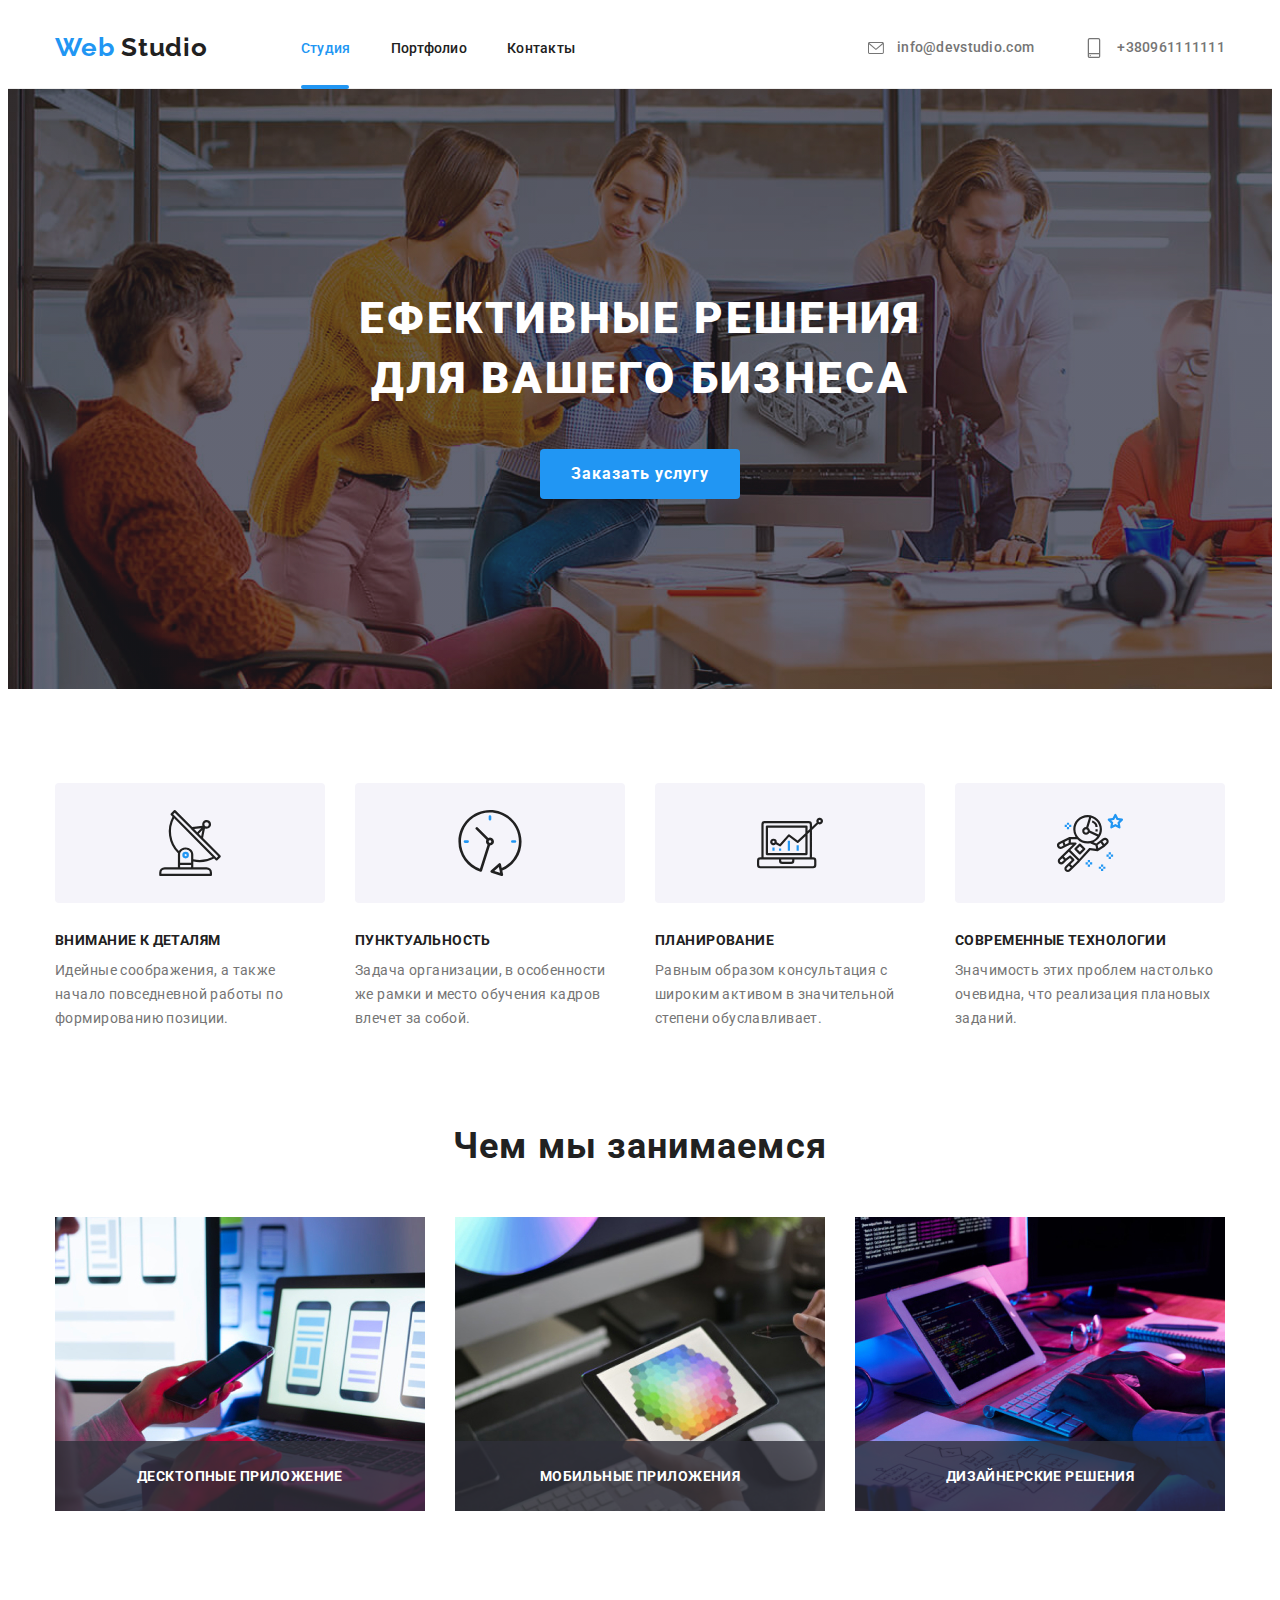
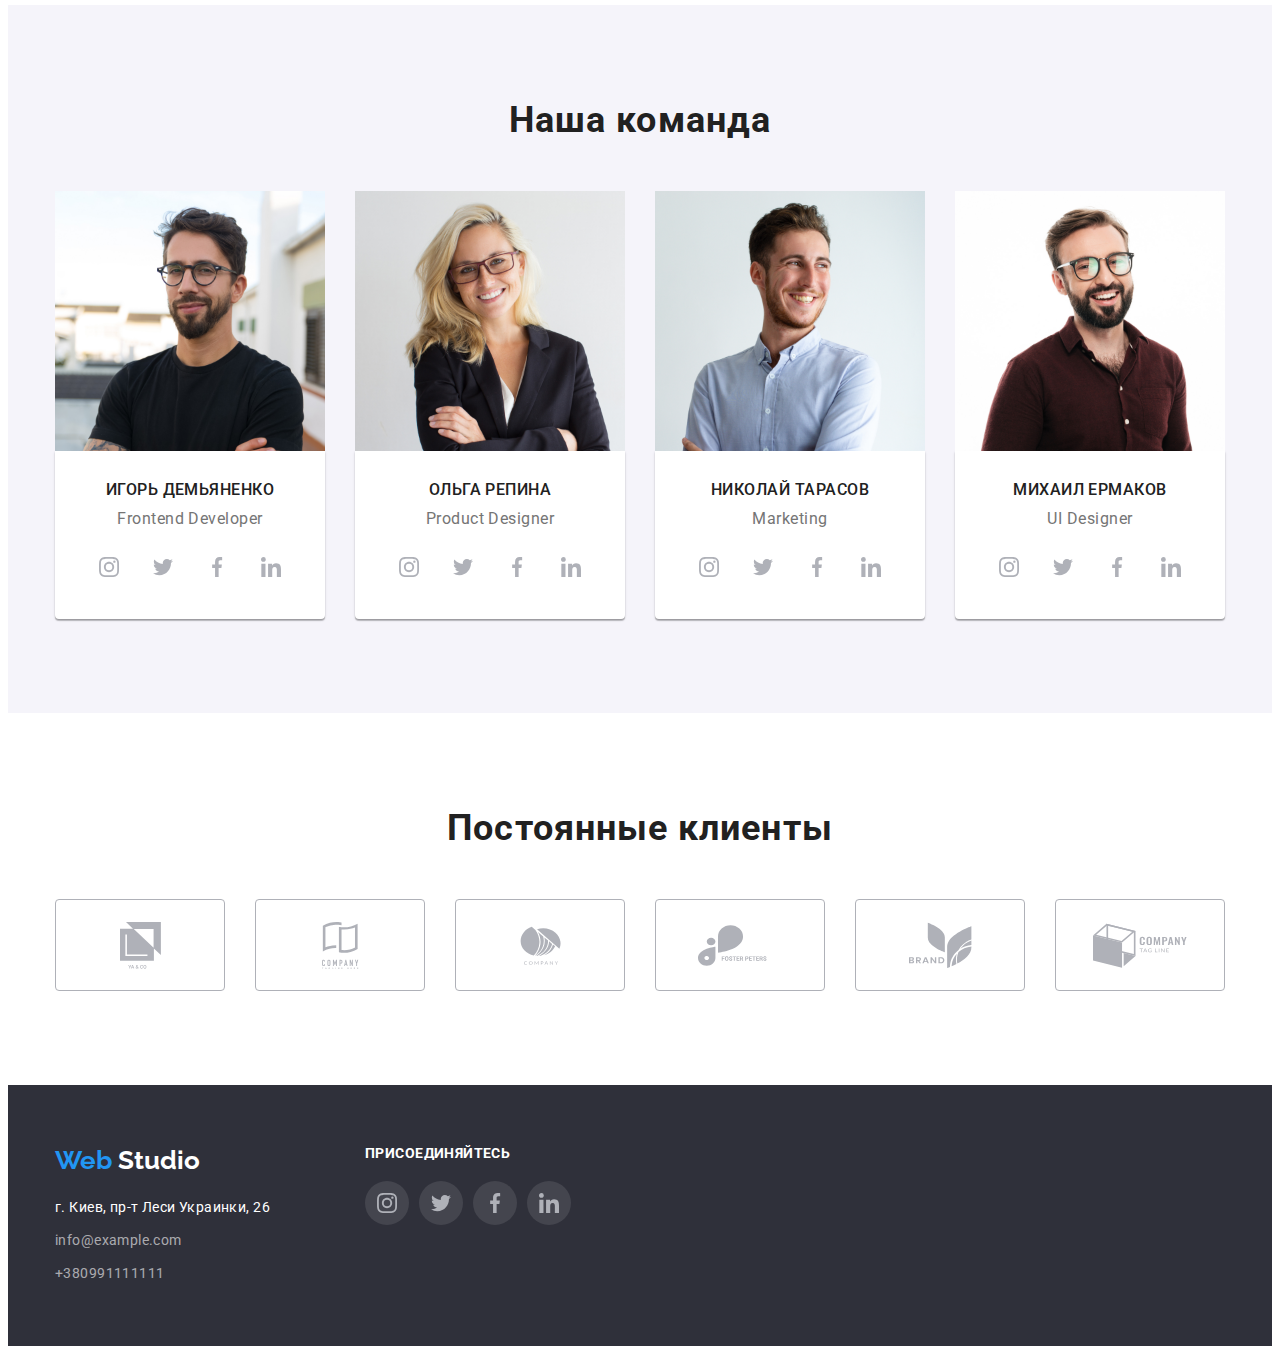
==== index.html @ 43cfdd62 "homework-5/1" ====
<!DOCTYPE html>
<html lang="en">
<head>
    <meta charset="UTF-8">
    <meta http-equiv="X-UA-Compatible" content="IE=edge">
    <meta name="viewport" content="width=device-width, initial-scale=1.0">
    <title>Document</title>
    <link rel="preconnect" href="https://fonts.googleapis.com"> 
    <link rel="preconnect" href="https://fonts.gstatic.com" crossorigin> 
    <link href="https://fonts.googleapis.com/css2?family=Raleway:wght@700&family=Roboto:wght@400;500;700;900&display=swap" rel="stylesheet">
    <link rel="stylesheet" href="https://cdnjs.cloudflare.com/ajax/libs/modern-normalize/1.1.0/modern-normalize.min.css" integrity="sha512-wpPYUAdjBVSE4KJnH1VR1HeZfpl1ub8YT/NKx4PuQ5NmX2tKuGu6U/JRp5y+Y8XG2tV+wKQpNHVUX03MfMFn9Q==" crossorigin="anonymous" referrerpolicy="no-referrer" />
    <link rel="stylesheet" href="./style/style.css">
</head>
<body>
    <header>
        <div class="conteiner first">
            <a href="#" class="logo"> <span class="web"> Web </span> Studio</a>
            <nav>
        <ul class="list-item">
            <li class="item"><a href="./" class="first-nav studio">Студия</a> </li>
            <li class="item"><a href="./portfolio.html" class="first-nav">Портфолио</a> </li>
            <li class="item"><a href="#" class="first-nav">Контакты</a> </li>
        </ul>
        </nav>
        <ul class="list">
            <li class="contact">
                 <a href="mailto:info@devstudio.com" class="first-nav head">
                    <svg class="icon-envelope" height="12px" width="16px">
                        <use href="./image/symbol-defs-3.svg#icon-envelope"></use>   
                    </svg>
                    info@devstudio.com
                </a>
            </li>
            <li class="contact">
                <a href="ctel:+380961111111" class="first-nav head">
                    <svg class="icon-smartphone" height="20px" width="20px">
                        <use href="./image/symbol-defs-3.svg#icon-smartphone"></use>   
                    </svg>
                +380961111111
            </a>
        </li>
        </ul>
    </div>
    </header>
    <main>
         <div class="overlay">
               <section class="hero">
                <h1 class="hero-title">
                    ЕФЕКТИВНЫЕ РЕШЕНИЯ <br> ДЛЯ ВАШЕГО БИЗНЕСА 
                </h1>  
                     <button type="button" class="hero-button" data-modal-open>Заказать услугу</button> 
            </section>
        </div>
        <div class="backdrop is-hidden" data-modal>
            <div class="modal">
                <p>
    
                </p>
                <button type="button" class="modal-button" data-modal-close>
                    
                </button>
    
            </div>
        </div>
            <section class="benefits">
        <div class="conteiner">
    <ul class="list-flex">
        <li class="benefits-list">
            <div class="svg-conteiner">
                <svg class="icon-list" height="70px" width="66px">
                    <use href="./image/symbol-defs-3.svg#icon-antenna-1"></use>   
                </svg>
            </div>
     <h3 class="benefits-nav"> 
         Внимание к деталям
        </h3>
    <p class="benefits-text"> 
        Идейные соображения, а также начало повседневной работы по формированию позиции.
    </p> 
        </li>
         <li class="benefits-list">
            <div class="svg-conteiner">
                <svg class="icon-list" height="70px" width="66px">
                    <use href="./image/symbol-defs-3.svg#icon-clock-1"></use>   
                </svg>
            </div>
    <h3 class="benefits-nav"> 
        Пунктуальность 
    </h3> 
    <p class="benefits-text"> 
        Задача организации, в особенности же рамки и место обучения кадров влечет за собой.
    </p>
        </li>
    
    <li class="benefits-list">
        <div class="svg-conteiner">
            <svg class="icon-list" height="70px" width="66px">
                <use href="./image/symbol-defs-3.svg#icon-diagram-1"></use>   
            </svg>
        </div>
        <h3 class="benefits-nav">
        Планирование
    </h3>
    <p class="benefits-text"> 
        Равным образом консультация с широким активом в значительной степени обуславливает.
    </p>
        </li>
    <li class="benefits-list">
        <div class="svg-conteiner">
            <svg class="icon-list" height="70px" width="66px">
                <use href="./image/symbol-defs-3.svg#icon-astronaut-1"></use>   
            </svg>
        </div>
        <h3 class="benefits-nav">
         Современные технологии
        </h3> 
        <p class="benefits-text">
            Значимость этих проблем настолько очевидна, что реализация плановых заданий.
        </p>
        </li> 
    </ul>
    </div>
    </section>
</div>     
<section class="activity">
<div class="conteiner">
    <h2 class="activity-title">
        Чем мы занимаемся
    </h2>
        <ul class="activity-list">
<li class="activity-img">
    <img src="./image/222.jpg" width="370" alt="1" >
    <div class="activity-div"> 
        <p class="activity-text">Десктопные приложение</p>
    </div>
</li>
<li class="activity-img">
    <img src="./image/333.jpg" width="370" alt="2" >
    <div class="activity-div"> 
        <p class="activity-text">Мобильные приложения</p>
    </div>
</li>
<li class="activity-img"> 
    <img src="./image/444.jpg" width="370" alt="3" >
    <div class="activity-div"> 
        <p class="activity-text">Дизайнерские решения</p>
    </div>
</li>
</ul>
</div>
</section>
      
<section class="staff-menu">
<div class="conteiner">
<h2 class="staff">
    Наша команда
</h2>
<ul class="staff-list">
<li class="staff-img">
<img src="./image/666.jpg" width="270" alt="Игорь Демьяненко">
<div class="staff-div">
    <h3 class="staff-nav">
    Игорь Демьяненко
</h3>
<p class="staff-text">
    Frontend Developer
</p>
<ul class="society">
    <li class="society-list">
        <a class="society-item" href="#">
         <svg class="society-icon" wight="20px" height="20px">
             <use href="./image/symbol-defs-3.svg#icon-instagram-2">    
             </use>
         </svg>
    </a>
</li>
    <li class="society-list">
        <a class="society-item" href="">
            <svg class="society-icon" wight="20px" height="20px">
                <use href="./image/symbol-defs-3.svg#icon-twitter-1">    
                </use>
            </svg>
        </a>
    </li>
    <li class="society-list">
        <a class="society-item" href="">
            <svg class="society-icon" wight="20px" height="20px">
                <use href="./image/symbol-defs-3.svg#icon-facebook-1">    
                </use>
            </svg>
        </a>
    </li>
    <li class="society-list">
        <a class="society-item" href="">
            <svg class="society-icon" wight="20px" height="20px">
                <use href="./image/symbol-defs-3.svg#icon-linkedin-1">    
                </use>
            </svg>
        </a>
    </li>
</ul>   
</div>
     <li class="staff-img">
<img src="./image/555.jpg" width="270" alt="Ольга Репина">
<div class="staff-div">
<h3 class="staff-nav">
    Ольга Репина
</h3>
<p class="staff-text">
    Product Designer
</p>
<ul class="society">
    <li class="society-list">
        <a class="society-item" href="#">
         <svg class="society-icon" wight="20px" height="20px">
             <use href="./image/symbol-defs-3.svg#icon-instagram-2">    
             </use>
         </svg>
    </a>
</li>
    <li class="society-list">
        <a class="society-item" href="">
            <svg class="society-icon" wight="20px" height="20px">
                <use href="./image/symbol-defs-3.svg#icon-twitter-1">    
                </use>
            </svg>
        </a>
    </li>
    <li class="society-list">
        <a class="society-item" href="">
            <svg class="society-icon" wight="20px" height="20px">
                <use href="./image/symbol-defs-3.svg#icon-facebook-1">    
                </use>
            </svg>
        </a>
    </li>
    <li class="society-list">
        <a class="society-item" href="">
            <svg class="society-icon" wight="20px" height="20px">
                <use href="./image/symbol-defs-3.svg#icon-linkedin-1">    
                </use>
            </svg>
        </a>
    </li>
</ul>   
</div>
</li>
<li class="staff-img">
<img src="./image/777.jpg" width="270" alt="Николай Тарасов">
<div class="staff-div">
<h3 class="staff-nav">
    Николай Тарасов
</h3>
<p class="staff-text">
    Marketing
</p>
<ul class="society">
    <li class="society-list">
        <a class="society-item" href="#">
         <svg class="society-icon" wight="20px" height="20px">
             <use href="./image/symbol-defs-3.svg#icon-instagram-2">    
             </use>
         </svg>
    </a>
</li>
    <li class="society-list">
        <a class="society-item" href="">
            <svg class="society-icon" wight="20px" height="20px">
                <use href="./image/symbol-defs-3.svg#icon-twitter-1">    
                </use>
            </svg>
        </a>
    </li>
    <li class="society-list">
        <a class="society-item" href="">
            <svg class="society-icon" wight="20px" height="20px">
                <use href="./image/symbol-defs-3.svg#icon-facebook-1">    
                </use>
            </svg>
        </a>
    </li>
    <li class="society-list">
        <a class="society-item" href="">
            <svg class="society-icon" wight="20px" height="20px">
                <use href="./image/symbol-defs-3.svg#icon-linkedin-1">    
                </use>
            </svg>
        </a>
    </li>
</ul>   
</div>

</li>
<li class="staff-img">
<img src="./image/888.jpg" width="270" alt="Михаил Ермаков">
<div class="staff-div">
<h3 class="staff-nav">
    Михаил Ермаков
</h3>
<p class="staff-text">
    UI Designer
</p>
<ul class="society">
    <li class="society-list">
        <a class="society-item" href="#">
         <svg class="society-icon" wight="20px" height="20px">
             <use href="./image/symbol-defs-3.svg#icon-instagram-2">    
             </use>
         </svg>
    </a>
</li>
    <li class="society-list">
        <a class="society-item" href="#">
            <svg class="society-icon" wight="20px" height="20px">
                <use href="./image/symbol-defs-3.svg#icon-twitter-1">    
                </use>
            </svg>
        </a>
    </li>
    <li class="society-list">
        <a class="society-item" href="#">
            <svg class="society-icon" wight="20px" height="20px">
                <use href="./image/symbol-defs-3.svg#icon-facebook-1">    
                </use>
            </svg>
        </a>
    </li>
    <li class="society-list">
        <a class="society-item" href="#">
            <svg class="society-icon" wight="20px" height="20px">
                <use href="./image/symbol-defs-3.svg#icon-linkedin-1">    
                </use>
            </svg>
        </a>
    </li>
</ul>   
</div>
</li>
</ul>
</div>
</section>

<section class="benefits">
    <div class="conteiner">
    <h2 class="activity-title">Постоянные клиенты</h2>
    <ul class="list-flex">
        <li class="svg-list">
            <a href="#" class="svg-second">
            <svg class="icon-list" height="47px" width="41px">
                <use href="./image/symbol-defs-3.svg#icon-Union"></use>   
            </svg>
        </a>
    </li>
        <li class="svg-list">
            <a href="#" class="svg-second">
            <svg class="icon-list" height="47px" width="41px">
                <use href="./image/symbol-defs-3.svg#icon-group"></use>   
            </svg>
            
        </a>
    </li>
        <li class="svg-list">
            <a href="#" class="svg-second">
            <svg class="icon-list" height="47px" width="41px">
                <use href="./image/symbol-defs-3.svg#icon-Object"></use>   
            </svg>
        </a>
    </li>
        <li class="svg-list">
            <a href="#" class="svg-second">
            <svg class="icon-list" height="47px" width="85px">
                <use href="./image/symbol-defs-3.svg#icon-group-2"></use>   
            </svg>
            
        </a>
    </li>
        <li class="svg-list">
            <a href="#" class="svg-second">
            <svg class="icon-list" height="47px" width="63px">
                <use href="./image/symbol-defs-3.svg#icon-group-3"></use>   
            </svg>
            
        </a>
    </li>
        <li class="svg-list">
            <a href="#" class="svg-second"> 
            <svg class="icon-list" height="47px" width="94px">
                <use href="./image/symbol-defs-3.svg#icon-Object-2"></use>   
            </svg>
        </a>
    </li>
    </ul>
</div>
</section>
    </main>
    <footer class="foot">
        <div class="conteiner-foot">
            <div class="address-list">
        <a href="" class="logo-second"> <span class="web"> Web </span> Studio</a>     
    <address>
        <p class="address"> г. Киев, пр-т Леси Украинки, 26 </p>
        <ul>
        <li class="foot-li"><a href="mailto:info@example.com" class="mail">info@example.com </a> </li>
        <li class="foot-li"><a href="tel:+380991111111" class="tel">+380991111111 </a> </li>
        </ul>
    </address>
</div>
<div class="foot-svg">
    <p class="come">присоединяйтесь</p>
        <ul class="society-foot">
            <li class="society-list">
                <a class="society-item footer" href="#">
                 <svg class="society-icon" wight="20px" height="20px">
                     <use href="./image/symbol-defs-3.svg#icon-instagram-2">    
                     </use>
                 </svg>
            </a>
        </li>
            <li class="society-list">
                <a class="society-item footer" href="#">
                    <svg class="society-icon" wight="20px" height="20px">
                        <use href="./image/symbol-defs-3.svg#icon-twitter-1">    
                        </use>
                    </svg>
                </a>
            </li>
            <li class="society-list">
                <a class="society-item footer" href="#">
                    <svg class="society-icon " wight="20px" height="20px">
                        <use href="./image/symbol-defs-3.svg#icon-facebook-1">    
                        </use>
                    </svg>
                </a>
            </li>
            <li class="society-list">
                <a class="society-item footer" href="#">
                    <svg class="society-icon" wight="20px" height="20px">
                        <use href="./image/symbol-defs-3.svg#icon-linkedin-1">    
                        </use>
                    </svg>
                </a>
            </li>
        </ul>  
</div> 

    </footer>
<script src="./modal.js"></script>
    </body>
   
       

</html>
---- style/style.css ----
html {
    box-sizing: border-box;
}

*,
* ::before,
* ::after {
    box-sizing: inherit;
}
h1,
h2,
h3,
p {
    margin: 0;
}
.conteiner {
    width: 1200px;
    padding-left: 15px;
    padding-right: 15px;
    margin-right: auto;
    margin-left: auto;
    /* outline: 2px solid tomato;  */


} 
header {
    border-bottom: 1px solid #EEEEEE;
}
.first {
    display: flex;
    align-items: center;
    padding-top: 24px;
    padding-bottom: 25px;
}  
.list {
    display: flex;
    margin-left: auto;

}
.list .contact { 
    margin-right: 50px;
}
.list .contact:last-child{
    margin-left: 0;
}
.list-item {
    display: flex;
}
.list-item .item{
    margin-right: 40px;
}
.list-item .item:last-child{
    margin-right: 0;
}

body {
    color: #212121;
    font-family: 'Roboto';
}
ul {
    list-style: none;
    margin-top: 0;
    margin-bottom: 0;
    margin-left: 0;
    padding-inline-start: 0px;
}
h3 {
    font-weight: 700;
    font-size: 14px;
    line-height: 16px;
    letter-spacing: 0.03em;
    text-transform: uppercase;
}

.web {
    color: #2196F3
}

.logo {
    
    font-family: 'Raleway';
    font-weight: 700;
    font-size: 26px;
    line-height: 1.2;
    text-decoration: none;
    color: #212121;
    letter-spacing: 0.03em;

    margin-right: 93px;
    transition:  color 250ms cubic-bezier(0.4, 0, 0.2, 1);

}
.logo:hover , 
.logo:focus {
    color: #2196F3
}
.first-nav {

    font-weight: 500;
    font-size: 14px;
    line-height: 1.15;
    text-decoration: none;
    color: #212121;
    background-color: #FFFFFF;
    letter-spacing: 0.02em;

    transition: color 250ms cubic-bezier(0.4, 0, 0.2, 1);
}
.first-nav:hover , 
.first-nav:focus {
    color: #2196F3
}
.active {
    color: #2196F3;
    position: relative;
}
.studio {
    color: #2196F3;
    position: relative;
}
.head {
    color: #757575;
}

.hero {
    
    color: #FFFFFF;
    padding-top: 200px;
    padding-bottom: 210px;
}
.overlay {
    height: 600px;
    max-width: 1600px;
    margin-left: auto;
    margin-right: auto;
    background-image: linear-gradient(
        to top,
        rgba(47, 48, 58, 0.4),
        rgba(47, 48, 58, 0.4)),
        url(../image/background.jpg);
}
.studio::after {
    content: "";
    display: block;

    position: absolute;
    bottom: -33px;


    width: 48px;
    height: 4px;
    background-color: #2196F3;
    border-radius: 4px;
    
}
.active::after {
    content: "";
    display: block;

    position: absolute;
    bottom: -33px;


    width: 78px;
    height: 4px;
    background-color: #2196F3;
    border-radius: 4px;

}
.hero-title {
    font-weight: 900;
    font-size: 44px;
    line-height: 1.36;
    text-align: center;
    letter-spacing: 0.06em;
    text-transform: uppercase;
    margin-top: 0;
    margin-bottom: 40px;
    
}
.hero-button {  
    font-family: inherit;
    font-weight: 700;
    font-size: 16px;
    line-height: 30px;
    text-align: center;
    letter-spacing: 0.06em;
    margin-top: 30px;
    background-color: #2196F3;
    color: #FFFFFF;
    border: transparent;
    border-radius: 4px;
    min-width: 200px;
    height: 50px;
    margin-left:auto;
    margin-right:auto;
    display: block;
}

.list-flex {
    display: flex;
    justify-content:space-between; 
}
.icon-envelope {
    fill: currentColor;
    vertical-align: middle;
    margin-right: 10px;
    
}
.icon-smartphone {
    fill: currentColor;
    vertical-align: middle;
    margin-right: 10px;
}
.svg-conteiner{
    height: 120px;
    width: 270px;
    background-color: #F5F4FA;
    border-radius: 4px;
    /* padding-top: 25px; */
    text-align: center;
    margin-bottom: 30px;

    display: flex;
    justify-content: center;
    align-items: center;
    
}
.svg-second {
    display: flex;
    justify-content: center;
    align-items: center;
    height: 92px;
    width: 170px;
    border: 1px solid #AFB1B8;
    border-radius: 4px;
     
    transition: border 250ms cubic-bezier(0.4, 0, 0.2, 1);
}
.svg-second:hover {
    border: 1px solid #2196F3; 
}
.svg-second:hover .icon-list {
    fill: #2196F3;
    
}

.svg-second:focus {
    border: 1px solid #2196F3; 
}
.svg-second:focus .icon-list {
    fill: #2196F3;
    
}
.icon-list {
    fill: #AFB1B8;

    transition: fill 250ms cubic-bezier(0.4, 0, 0.2, 1);
}
.benefits {
    background-color: #FFFFFF;
    padding-top: 94px;
    padding-bottom: 94px;
}
.benefits-nav {
    margin: 0;
    font-weight: 700;
    font-size: 14px;
    line-height: 1.14;
    letter-spacing: 0.03em;
    text-transform: uppercase;
    color: #212121; 

}

.benefits-list {
    margin-right: 30px;
    width:270px;
    /* border: 2px solid black; */

    display: block;
}

.benefits-list:last-child {
margin-right: 0;
}
.svg-list {
    margin-right: 30px;
    width:170px;
    height: 92px;
    /* border: 2px solid black; */
}

.svg-list:last-child {
margin-right: 0;
}
.benefits-text {
    font-weight: 400;
    font-size: 14px;
    line-height: 1.71;
    letter-spacing: 0.03em;
    color: #757575;
    margin-top: 10px;
}


.activity {
    background-color: #FFFFFF;
    padding-bottom: 94px;
}

.activity-title { 
    font-weight: 700;
    font-size: 36px;
    line-height: 1.17;
    text-align: center;
    letter-spacing: 0.03em;
    margin: 0;
    margin-bottom: 50px;
}
.activity-list {
    display: flex;
    margin-left: 0;
    
        
}
.activity-img {
    position: relative;
    margin-right: 30px;
    padding-left: 0px;
    
}
.activity-img:last-child {
    margin-right:0 ;
}
.activity-div {
    position: absolute;
    bottom: 0;

    width: 370px;
    height: 70px;
    background-color: rgba(47, 48, 58, 0.8);

    display: flex;
    justify-content: center;
    align-items: center;

   
}
.activity-text {
font-weight: 700;
font-size: 14px;
line-height: 1.15;
text-align: center;
letter-spacing: 0.03em;
text-transform: uppercase;
color: #FFFFFF;
}
.staff {
    font-weight: 700;
    font-size: 36px;
    line-height: 1.17;
    text-align: center;
    letter-spacing: 0.03em;
    margin: 0;
    margin-bottom: 50px;
    color: #212121;
}
.staff-menu {
    background-color: #F5F4FA;
    padding-top: 94px;
    padding-bottom: 94px;
}
.staff-nav {
    font-weight: 500;
    font-size: 16px;
    line-height: 1.18;
    text-align: center;
    letter-spacing: 0.03em;
    color: #212121;

}
.staff-div {
    padding-top: 30px;
    padding-bottom: 30px;

    background: #FFFFFF;
    box-shadow: 0px 1px 3px rgba(0, 0, 0, 0.12), 0px 1px 1px rgba(0, 0, 0, 0.14), 0px 2px 1px rgba(0, 0, 0, 0.2);
    border-radius: 0px 0px 4px 4px;
}
.staff-list {
    display: flex;
}
.staff-img {
    margin-right: 30px;

}
.staff-img:last-child {
    margin-right: 0;
}
.staff-text {
    color: #757575;
    font-weight: 400;
    font-size: 16px;
    line-height: 1.18;
    text-align: center;
    letter-spacing: 0.03em;
    margin-top: 10px;
}
.society {
    margin-top: 16px;
    display: flex;
    justify-content: center;
}
.society-list {
    width: 44px;   
}
.society-list:not(:last-child) {
    margin-right: 10px ;
}

.society-item {
    width: 44px;
    height: 44px;
    
    display: flex;
    justify-content: center;
    align-items: center;
    border-radius: 50%;

    transition: background-color 250ms cubic-bezier(0.4, 0, 0.2, 1);
    
}
.society-item:hover {
    background-color: #2196F3;
}
.society-item:hover .society-icon {
    fill: #FFFFFF;
}
.society-item:focus {
    background-color: #2196F3;
}
.society-item:focus .society-icon {
    fill: #FFFFFF;
}
.society-icon {
    display: flex;
    fill: #AFB1B8;

    transition: fill 250ms cubic-bezier(0.4, 0, 0.2, 1);
}
.society-foot {
    display: flex;
}
.foot {
    background-color: #2F303A;
    color: #FFFFFF;
    padding-top: 60px;
    padding-bottom: 60px;
    display: flex;
    justify-content: flex-start;
}
.conteiner-foot {
    width: 1200px;
    padding-left: 15px;
    padding-right: 15px;
    margin-right: auto;
    margin-left: auto;
    display: flex;
    justify-content: flex-start;
}

.foot-li:not(:last-child) {
    margin-bottom: 9px;
}
.address-list {
    width: 240px;
    margin-right: 70px;
}
.foot-svg {
    display: block;
}
.society-foot {
    display: flex;
    justify-content: space-between;

}
.come {
    margin-bottom: 20px;

    font-weight: 700;
    font-size: 14px;
    line-height: 1.15;
    letter-spacing: 0.03em;
    text-transform: uppercase;

    color: #FFFFFF;

}
.footer {
    background: rgba(255, 255, 255, 0.1);
}
.logo-second {
    font-family: 'Raleway';
    font-weight: 700;
    font-size: 26px;
    line-height: 1.2;
    text-decoration: none;
    color: #FFFFFF;

    display: inline-block;
    margin-bottom: 20px;

    transition: color 250ms cubic-bezier(0.4, 0, 0.2, 1);
}
.logo-second:hover,
.logo-second:focus {
    
    color: #2196F3
}
.address {
    font-style: normal;
    font-weight: 400;
    font-size: 14px;
    line-height: 1.7;
    letter-spacing: 0.03em;

    margin-bottom: 9px;

}
.mail {
    color: rgba(255, 255, 255, 0.6);
    font-style: normal;
    font-weight: 400;
    font-size: 14px;
    line-height: 1.7;
    letter-spacing: 0.03em;
    text-decoration: none;
}
.tel {
   color: rgba(255, 255, 255, 0.6);
   font-style: normal;
   font-weight: 400;
   font-size: 14px;
   line-height: 1.7;
   letter-spacing: 0.03em;
   text-decoration: none;
}

.button { 
    font-family: inherit;
    border-radius: 4px;
    transition: text-decoration 250ms cubic-bezier(0.4, 0, 0.2, 1),
    background-color 250ms cubic-bezier(0.4, 0, 0.2, 1),
    color 250ms cubic-bezier(0.4, 0, 0.2, 1),
    text-decoration 250ms cubic-bezier(0.4, 0, 0.2, 1),
    box-shadow 250ms cubic-bezier(0.4, 0, 0.2, 1);
}

            
/* .button-first:focus,
.button-first:hover {
    text-decoration: underline;
    background-color: #2196F3;
    color: #FFFFFF ;
    text-decoration: none;
} */

.button:focus,
.button:hover {
    text-decoration: underline;
    background-color: #2196F3;
    color: #FFFFFF ;
    text-decoration: none;
    box-shadow: 0px 3px 1px rgba(0, 0, 0, 0.1), 0px 1px 2px rgba(0, 0, 0, 0.08), 0px 2px 2px rgba(0, 0, 0, 0.12);

}
.menu {
    font-weight: 700;
    font-size: 18px;
    line-height: 2;
    letter-spacing: 0.06em;

    color: #212121;
    margin-bottom: 4px;
}
.menu-nav{
    font-weight: 400;
    font-size: 16px;
    line-height: 1.88;
    letter-spacing: 0.03em;

    color: #757575;
}
.button {
    font-family: inherit;
    font-weight: 500;
    font-size: 16px;
    line-height: 1.62;
    text-align: center;
    letter-spacing: 0.03em;
    background: #F5F4FA;
    color: #212121;
    
    /* width: 128px; */
    border: transparent;
    border-radius: 4px;
    padding-top: 6px;
    padding-bottom: 6px;
    padding-left: 22px;
    padding-right: 22px;
}
.button-li {
    display: inline-block;
    
}
.button-li:not(:last-child) {
    margin-right: 8px;

}
.examples {
    padding-top: 94px;
    padding-bottom: 94px;
}
.list-button {
    display: flex;
    justify-content: center;
    margin-bottom: 56px;
}
.example-service {
    display: flex;
    flex-wrap: wrap;
    margin-top: -30px;
    margin-left: -30px;
}
.example-img {
    flex-basis: calc(100% / 3 - 30px);
    margin-left: 30px;
    margin-top: 30px;
    
}
.last-menu{
    display: block;
    text-decoration: none;
    transition: box-shadow 250ms cubic-bezier(0.4, 0, 0.2, 1);
}
.last-menu:hover ,
.last-menu:focus {
    box-shadow: 0px 1px 1px rgba(0, 0, 0, 0.12), 0px 4px 4px rgba(0, 0, 0, 0.06), 1px 4px 6px rgba(0, 0, 0, 0.16)
}
.menu-border {
    border-left: 1px solid #EEEEEE;
    border-right: 2px solid #EEEEEE;
    border-bottom: 2px solid #EEEEEE;

    padding-top: 20px;
    padding-bottom: 20px;
    padding-left: 24px;
    padding-right: 24px;
}


.contact:last-child {
    margin-right: 0;
}

img {
    display: block;
    max-width: 100%;   
}
.animation {
    position: absolute;
    
    display: flex;
    align-items: center;
    background-color: rgba(33, 150, 243, 0.9);
    top: 0;
    width: 100%;
    height: 100%;
    padding-left: 24px;
    padding-right: 24px;

    transform: translateY(100%);
    transition: transform 250ms cubic-bezier(0.4, 0, 0.2, 1);
}
.last-menu:hover .animation {
    transform: translateY(0);
}
.animation-text {
    
    font-weight: 400;
    font-size: 18px;
    line-height: 1.56;
    letter-spacing: 0.03em;
    
    color: #FFFFFF;
}
.animation-box {
    position: relative;
    overflow: hidden;
}

.backdrop {
    top: 0;
    left: 0;
    position: fixed;
    width: 100%;
    height: 100%;
    background-color:rgba(0, 0, 0, 0.2);

    z-index: 2;
    opacity: 1;

}
.is-hidden {
    opacity: 0;
    pointer-events: none;
}
.modal {
   position: absolute;
   top: 50%;
   left: 50%;
   transform: translate(-50%, -50%);
   width: 528px;
   height: 581px;
   background-color: #FFFFFF;
   
}
.modal-button {
    position: absolute;
    top: 8px;
    right: 8px;
    background-image: url(../image/Vector-2.svg);
    fill: black ;
    background-repeat: no-repeat;
    background-position: center;
    background-color: #FFFFFF;

    border: 1px solid rgba(0, 0, 0, 0.1);
    width: 30px;
    height: 30px;
    border-radius: 50%;
}
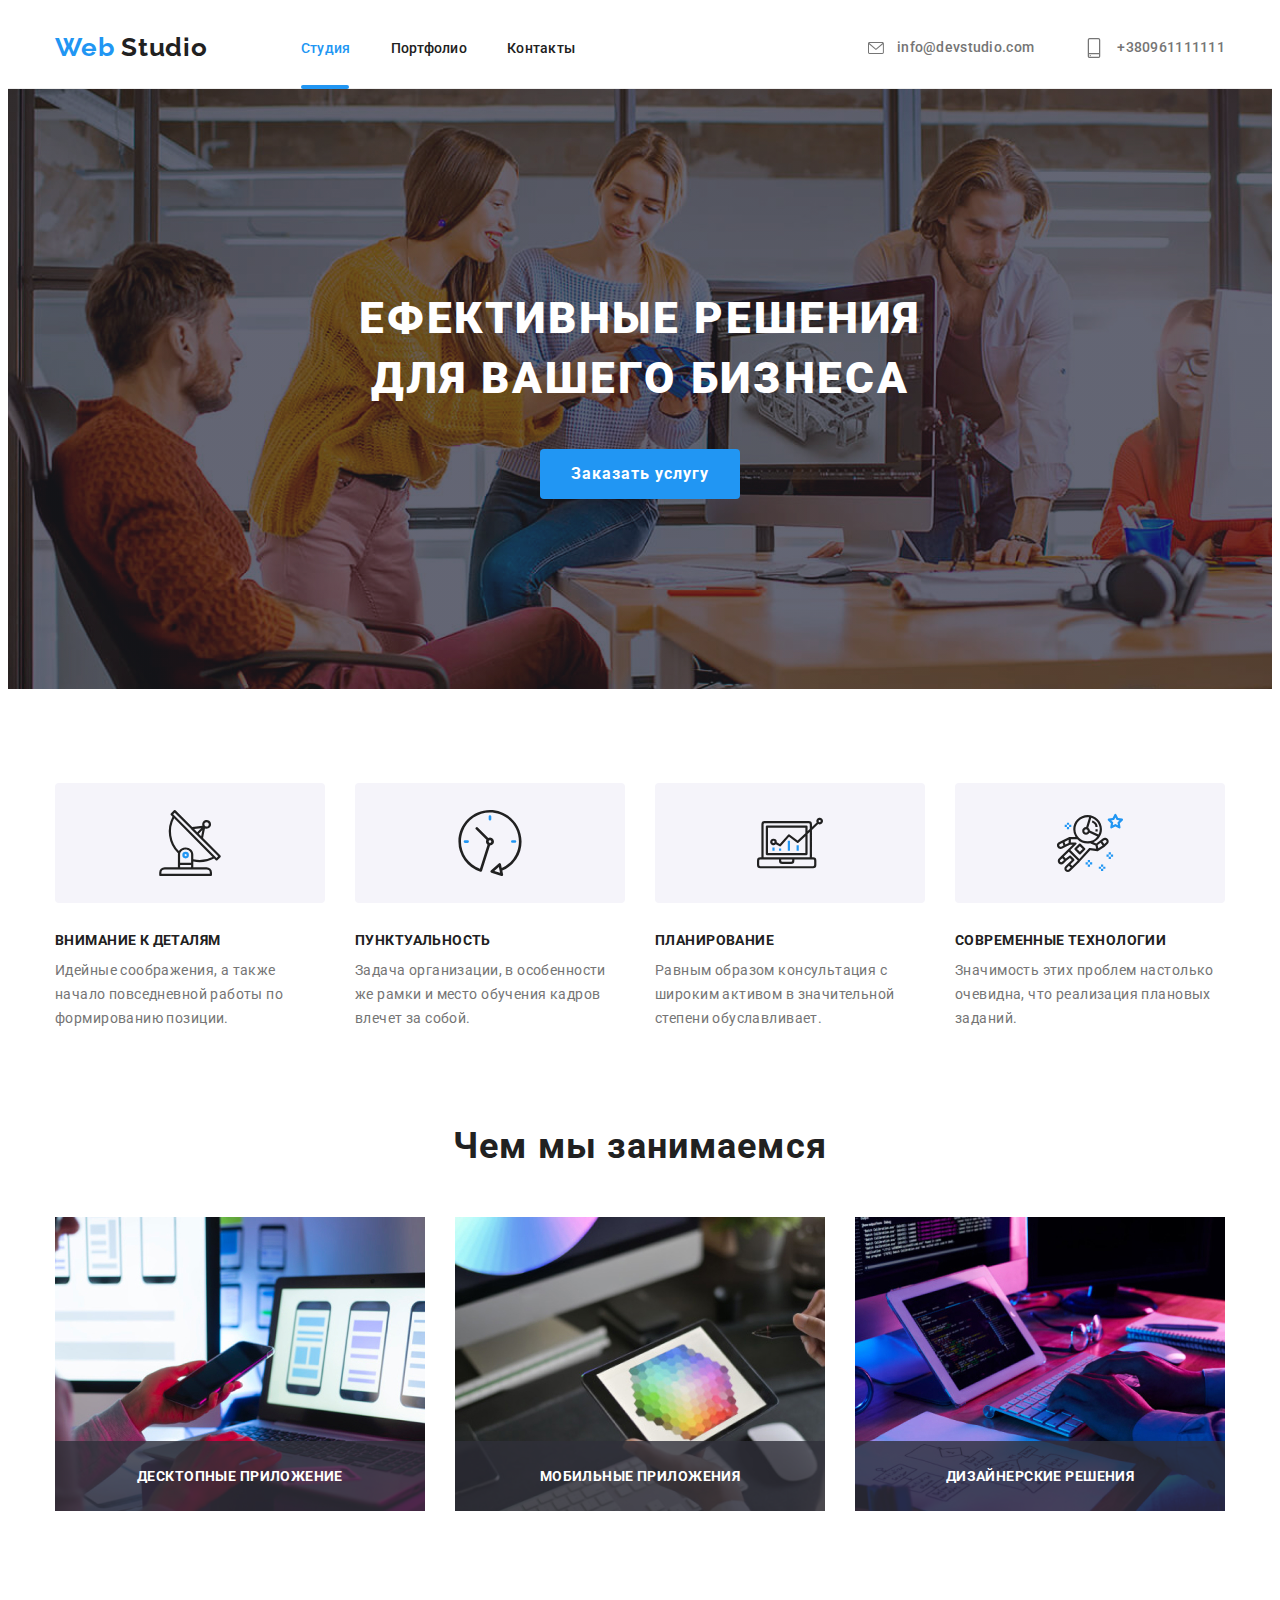
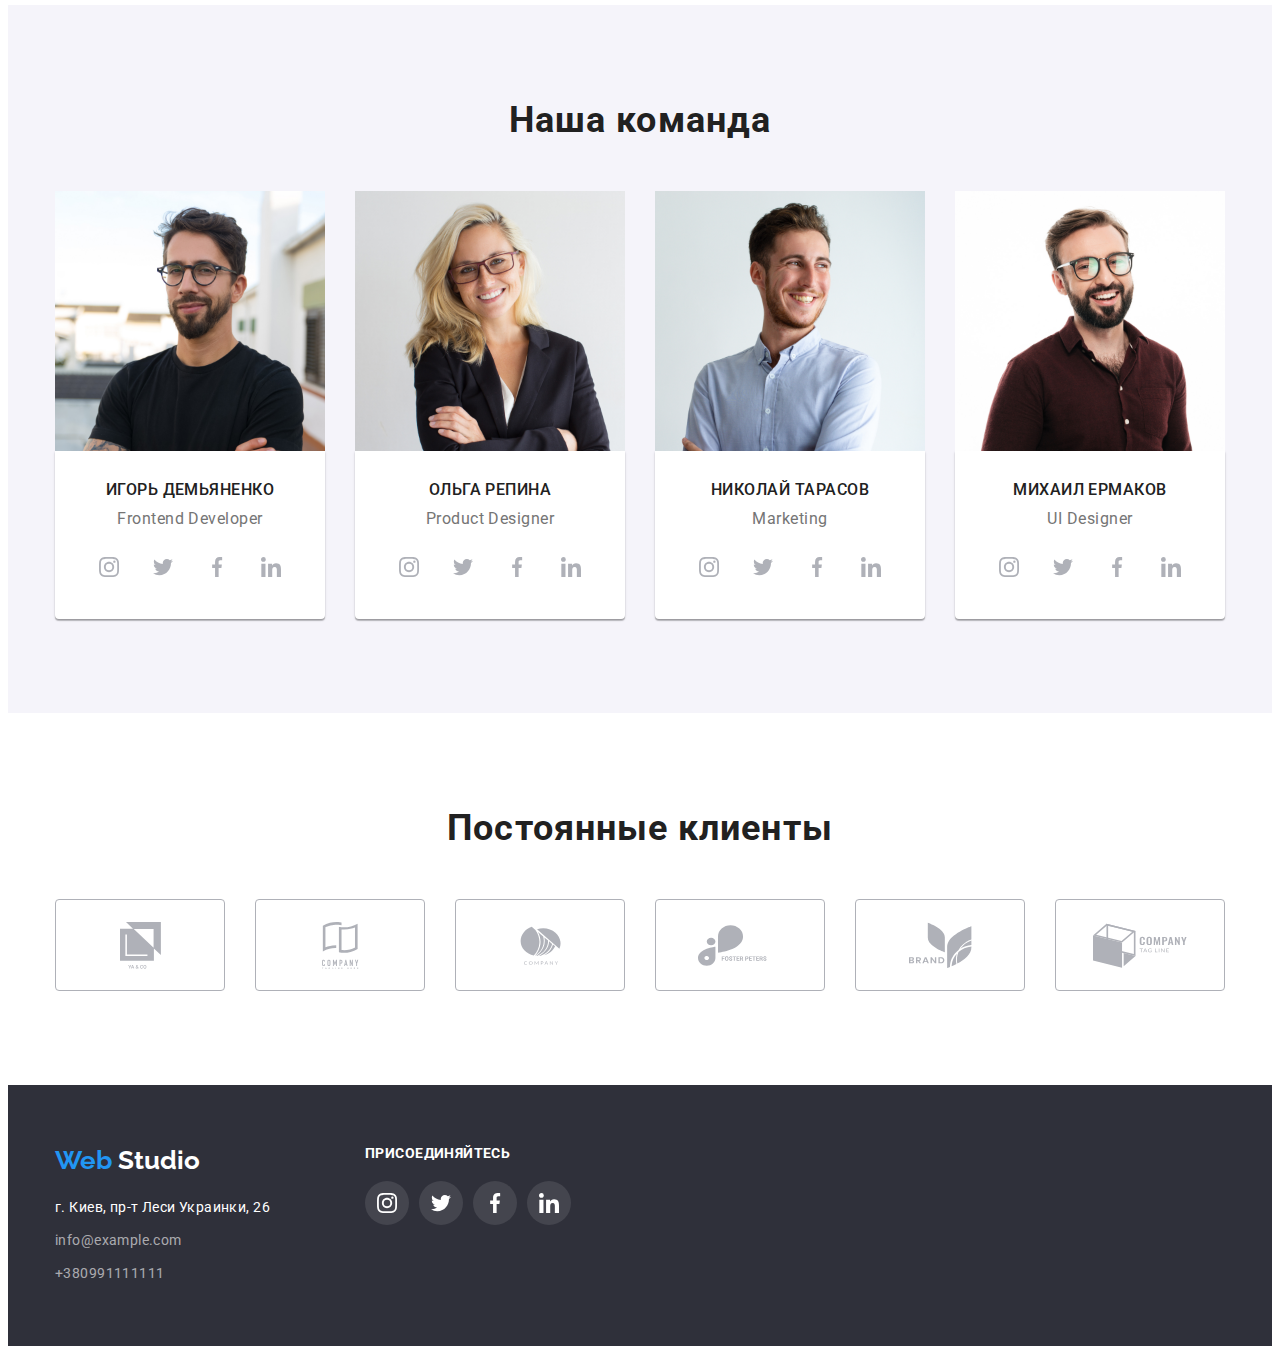
==== commit 5e4af8e2: "999" ====
--- a/index.html
+++ b/index.html
@@ -410,7 +410,7 @@
         <ul class="society-foot">
             <li class="society-list">
                 <a class="society-item footer" href="#">
-                 <svg class="society-icon" wight="20px" height="20px">
+                 <svg class="society-icon white" wight="20px" height="20px">
                      <use href="./image/symbol-defs-3.svg#icon-instagram-2">    
                      </use>
                  </svg>
@@ -418,7 +418,7 @@
         </li>
             <li class="society-list">
                 <a class="society-item footer" href="#">
-                    <svg class="society-icon" wight="20px" height="20px">
+                    <svg class="society-icon white" wight="20px" height="20px">
                         <use href="./image/symbol-defs-3.svg#icon-twitter-1">    
                         </use>
                     </svg>
@@ -426,7 +426,7 @@
             </li>
             <li class="society-list">
                 <a class="society-item footer" href="#">
-                    <svg class="society-icon " wight="20px" height="20px">
+                    <svg class="society-icon white" wight="20px" height="20px">
                         <use href="./image/symbol-defs-3.svg#icon-facebook-1">    
                         </use>
                     </svg>
@@ -434,7 +434,7 @@
             </li>
             <li class="society-list">
                 <a class="society-item footer" href="#">
-                    <svg class="society-icon" wight="20px" height="20px">
+                    <svg class="society-icon white" wight="20px" height="20px">
                         <use href="./image/symbol-defs-3.svg#icon-linkedin-1">    
                         </use>
                     </svg>
@@ -444,7 +444,7 @@
 </div> 
 
     </footer>
-<script src="./modal.js"></script>
+<script src="./js/modal.js"></script>
     </body>
    
        
--- a/style/style.css
+++ b/style/style.css
@@ -452,6 +452,9 @@
 .society-foot {
     display: flex;
 }
+.white {
+    fill: #FFFFFF;
+}
 .foot {
     background-color: #2F303A;
     color: #FFFFFF;
@@ -550,10 +553,8 @@
 .button { 
     font-family: inherit;
     border-radius: 4px;
-    transition: text-decoration 250ms cubic-bezier(0.4, 0, 0.2, 1),
-    background-color 250ms cubic-bezier(0.4, 0, 0.2, 1),
+    transition:background-color 250ms cubic-bezier(0.4, 0, 0.2, 1),
     color 250ms cubic-bezier(0.4, 0, 0.2, 1),
-    text-decoration 250ms cubic-bezier(0.4, 0, 0.2, 1),
     box-shadow 250ms cubic-bezier(0.4, 0, 0.2, 1);
 }
 
@@ -686,6 +687,9 @@
 .last-menu:hover .animation {
     transform: translateY(0);
 }
+.last-menu:focus .animation {
+    transform: translateY(0);
+}
 .animation-text {
     
     font-weight: 400;
@@ -710,11 +714,12 @@
 
     z-index: 2;
     opacity: 1;
-
+    transition: opacity 250ms cubic-bezier(0.4, 0, 0.2, 1), visibility 250ms cubic-bezier(0.4, 0, 0.2, 1);
 }
 .is-hidden {
     opacity: 0;
     pointer-events: none;
+    visibility: hidden;
 }
 .modal {
    position: absolute;
